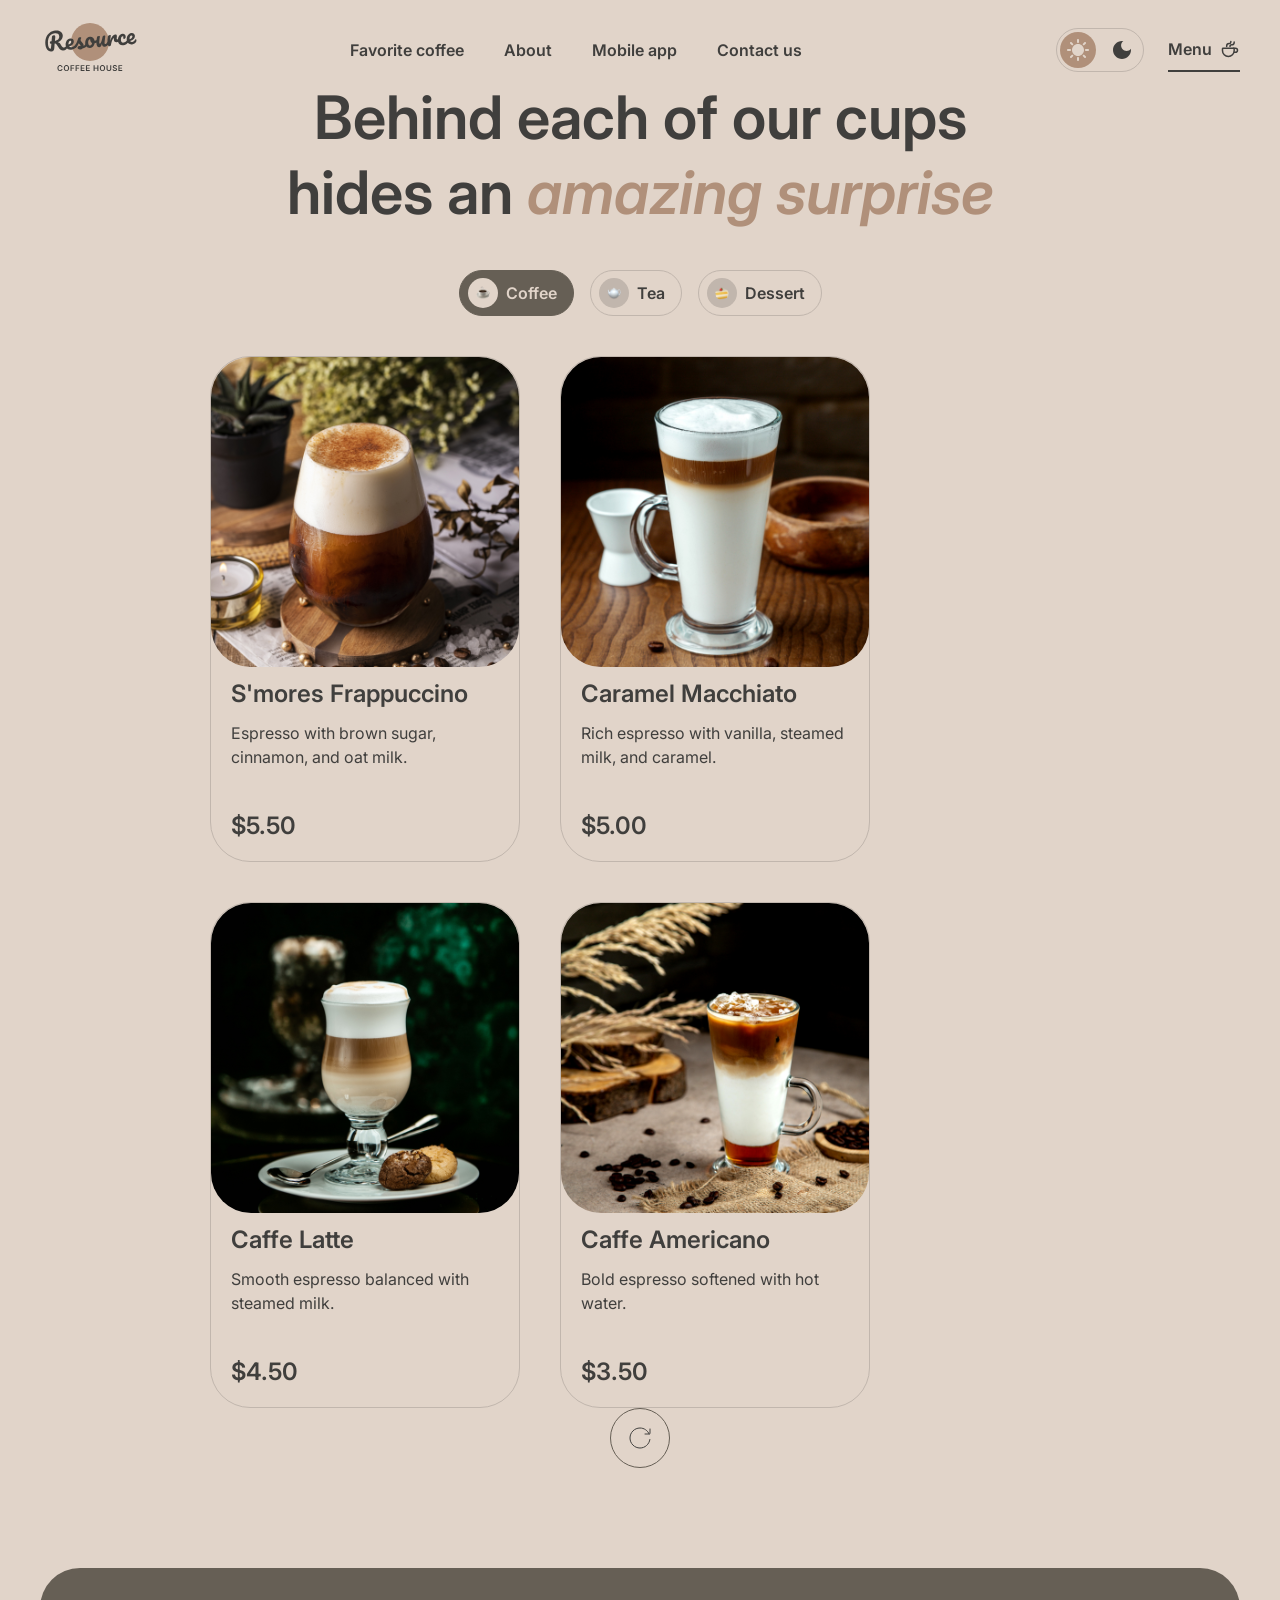
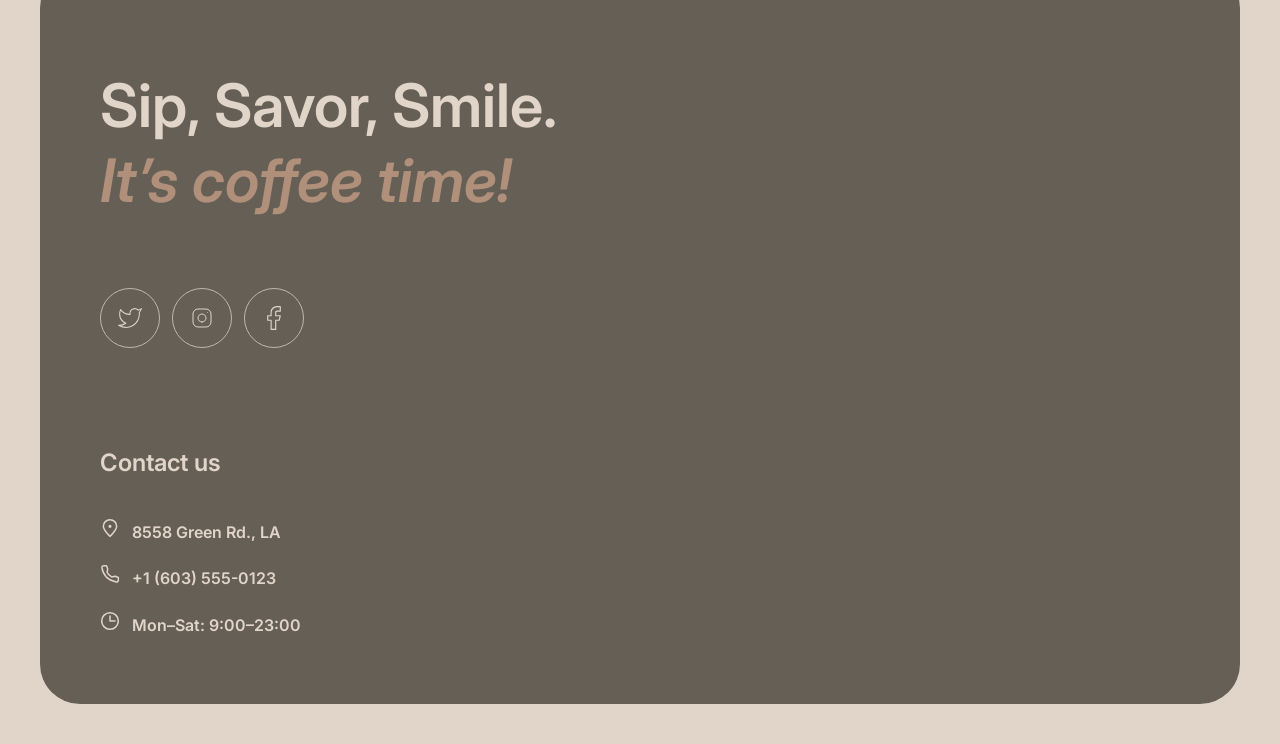
==== menu.html @ ea6950c1 "feat: update landing page" ====
<!DOCTYPE html>
<html lang='en'>

  <head>
    <meta charset='UTF-8'>
    <meta name="viewport" content="width=device-width, initial-scale=1.0">
    <title>Coffee House</title>
    <link rel="stylesheet" href="./css/modern-normalize.css">
    <link rel="stylesheet" href="./css/style.css">
    <link rel="icon" href="./assets/img/favicon.svg" type="image/x-icon">
    <script src="./js/scripts.js" defer></script>
  </head>
  <body>
    
    <!-- Header -->
    <header>
      <a href="index.html" class="head-logo">
        <img src="./assets/img/logo.svg" alt="Resource coffee house" id="logo">
      </a>

      <!-- Navigation -->
      <nav>
        <ul>
          <li>
            <a href="index.html#FavoriteCoffee">
              Favorite coffee
            </a>
          </li>
          <li>
            <a href="index.html#About">
              About
            </a>
          </li>
          <li>
            <a href="index.html#MobileApp">
              Mobile app
            </a>
          </li>
          <li>
            <a href="index.html#ContactUs">
              Contact us
            </a>
          </li>
        </ul>
      </nav>

      <!-- Header actions -->
      <div class="header-actions">

        <!-- Theme switcher -->
        <label class="theme-switcher" for="theme-toggle">
          <!-- Hidden checkbox that stores the state -->
          <input type="checkbox" id="theme-toggle">
          <!-- Visual slider -->
          <span class="slider">
            <!-- Slider knob -->
            <span class="knob"></span>
          </span>
        </label>   
    
        <!-- Menu link -->
        <a href="menu.html" class="head-coffee-menu disabled">
          Menu
          <span class="img"></span>
        </a>

        <!-- Burger button -->
        <button class="burger">
          <div class="bar1"></div>
          <div class="bar2"></div>
        </button>

      </div>

    </header>

    <!-- Main content -->
    <main>
      <div class="menu-container">
        
        <!-- Heading -->
        <h2>
          Behind each of our cups hides an 
          <span class="accent">
            amazing surprise
          </span>
        </h2>
        
        <!-- Category buttons -->
        <div>
          <button class="categories-button active">
            <img src="./assets/img/coffee-tab.png" alt="Coffee">
            Coffee
          </button>
          <button class="categories-button">
            <img src="./assets/img/tea-tab.png" alt="Tea">
            Tea
          </button>
          <button class="categories-button">
            <img src="./assets/img/dessert-tab.png" alt="Dessert">
            Dessert
          </button>
        </div>
        <h1 class="hide">menu</h1>
        <!-- Menu items -->
        <section id="catalog">
          <h2 class="hide">catalog</h2>
          
          <!-- Card template -->
          <template id="card-template">
            <article id="inner-article">
              <!-- Image -->
              <div><img src="" alt="" id="inner-card-img"></div>            
              <!-- Title -->
              <h3 id="inner-card-title"></h3>
              <!-- Description -->
              <span class="medium" id="inner-card-description"></span>
              <!-- Price -->
              <h3 id="inner-card-price"></h3>            
            </article>
          </template>
        </section>

        <button class="loadMore">
          <span></span>
        </button>

      </div>
    </main>

    <!-- Footer -->
    <footer id="ContactUs">
      <!-- Footer container -->
      <div class="footer-container">
        
        <!-- Footer offer -->
        <div class="footer-container-offer">
          <h2>
            Sip, Savor, Smile.
            <span class="accent">              
              It’s coffee time!              
            </span>
          </h2>
          
          <ul class="footer-container-offer-list">
            <li>
              <a href="https://twitter.com">
                <span class="footer-social-img twitter"></span>
              </a>
            </li>

            <li>
              <a href="https://instagram.com">
                <span class="footer-social-img instagram"></span>
              </a>
            </li>

            <li>
              <a href="https://facebook.com">
                <span class="footer-social-img facebook"></span>
              </a>
            </li>
            
          </ul>
        </div>

        <!-- Contact information -->
        <div class="footer-container-contacts-info">
          <h3>Contact us</h3>
          <div class="footer-container-contacts-info-contacts">
            
            <ul class="footer-contacts-list">

              <!-- Map -->
              <li>
                <a href="https://maps.app.goo.gl/DehpsBXX7xzd6ujC8" target="_blank">
                  <img src="./assets/img/map.svg" alt="Map" class="footer-contacts-img">
                  8558 Green Rd., LA
                </a>
              </li>

              <!-- Phone -->
              <li>
                <a href="tel:+16035550123">
                  <img src="./assets/img/phone.svg" alt="Phone" class="footer-contacts-img">
                  +1 (603) 555-0123
                </a>
              </li>

              <!-- Opening hours -->
              <li>
                <img src="./assets/img/clock.svg" alt="Clock" class="footer-contacts-img">
                Mon–Sat: 9:00–23:00
              </li>
            </ul>

          </div>
        </div>

      </div>
    </footer>
    
  </body>
</html>
---- css/style.css ----
@import url('https://fonts.googleapis.com/css2?family=Inter:wght@100;200;300;400;500;600;700;800;900&display=swap');

*{
    scroll-behavior: smooth;
    font-family: 'Inter', sans-serif;
    box-sizing: border-box;
    margin: 0;
    padding: 0;
    color: var(--PrimaryText);
}

:root{
    --PrimaryText: #403f3d;
    --InverseText: #e1d4c9;
    --AccentText: #b0907a;

    --PageBg: #e1d4c9;
    --ContainerBg: #665f55;
    --OverlayBg: #403f3dcc;

    --PrimaryBorder: #c1b6ad; 
    --InverseBorder: #665f55;
}

html[data-theme = "dark"] {
    --PrimaryText: #e1d4c9;
    --InverseText: #e1d4c9;
    --AccentText: #b0907a;

    --PageBg: #292826;
    --ContainerBg: #403f3d;
    --OverlayBg: #292826cc;

    --PrimaryBorder: #665f55; 
    --InverseBorder: #c1b6ad;    
}

html {
    margin: 0;
    padding: 0;
}

body {
    max-width: 1440px;
    width: 100%;
    margin: 0 auto;
    background: var(--PageBg);
}


h1 {
    font-size: 72px;
    font-weight: 600;
    line-height: 105%;
}

h2 {
    font-size: 60px;
    font-weight: 600;
    line-height: 125%;
}

.accent{
    font-style: italic;
}

h3 {
    font-size: 24px;
    font-weight: 600;
    line-height: 125%;    
}

.medium {
    font-size: 16px;
    font-weight: 400;
    line-height: 150%;
}

.caption {
    font-size: 10px;
    font-weight: 600;
    line-height: 140%;    
}

a, button {
    font-size: 16px;
    font-weight: 600;
    line-height: 150%;
}

a {
    color: var(--InverseText);
    text-decoration: none;
}

a:hover {
    border-bottom: 2px solid var(--PrimaryText);
}

button {
    background: none;
}

.burger{
    position: relative;
    padding: 0;
    width: 44px;
    height: 44px;
    border-radius: 100px;
    border: 1px solid var(--InverseBorder);
    background-color: transparent;
    cursor: pointer;
    flex-wrap: wrap;
}

.bar1, .bar2 {
    position: absolute;
    top: 50%;
    left: 50%;
    transform: translate(-50%, -50%); 
    width: 16px;
    height: 1.5px;
    background-color: var(--PrimaryText);
    transition: transform 0.4s ease, margin 0.4s ease;
}
.bar1 {
    margin-top: -4px;
}
.bar2 {
    margin-top: 4px;
}

.change .bar1 {
    margin-top: 0;
    transform: translate(-50%, -50%) rotate(-45deg);
}
.change .bar2 {
    margin-top: 0;
    transform: translate(-50%, -50%) rotate(45deg); 
}

.burger-link {
    font-size: 32px;
    font-weight: 600;
    line-height: 125%;    
}

.hide {
    display: none !important;
}

header {
    padding-inline: 40px;
    height: 60px;
    box-sizing: border-box;
    display: flex;
    align-items: center;
    justify-content: space-between;
    margin-top: 20px;

    a.head-logo:hover{
        border: 0;
    }

    nav {
        width: 100%;
        ul {
            margin: 0;
            padding: 0;
            list-style: none;
            display: flex;
            gap: 40px;
            justify-content: center;
            margin-right: 44px;

            a{
                color: var(--PrimaryText);
            }
        }
    }
    
    .header-actions {
        height: 44px;
        width: 184px;
        margin: 0;
        padding: 0;
        display: flex;
        justify-content: space-between;
        flex-shrink: 0;

        .theme-switcher input {
            opacity: 0;
            width: 0;
            height: 0;
        }
        
        .theme-switcher {
            position: relative;
            display: inline-block;
            width: 88px;
            height: 44px;
            cursor: pointer;
        }
    
        .slider {
            position: absolute;
            top: 0; left: 0; right: 0; bottom: 0;
            border-radius: 100px;
            transition: 0.4s;
            border: 1px solid var(--PrimaryBorder);
        }
    
        .slider::after {
            content: "";
            position: absolute;
            right: 10px; 
            top: 50%;
            transform: translateY(-50%);
            width: 22px;
            height: 22px;
            background-image: url('../assets/img/Moon.svg');
            background-repeat: no-repeat;
            background-position: center;
            z-index: 2;
        }
    
        .slider::before {
            content: "";
            position: absolute;
            left: 10px; 
            top: 50%;
            transform: translateY(-50%);
            width: 22px;
            height: 22px;
            background-image: url('../assets/img/Sun.svg');
            background-repeat: no-repeat;
            background-position: center;
            z-index: 2;
        }
    
        .slider .knob {
            position: absolute;
            height: 36px;
            width: 36px;
            top: 3px;
            left: 3px;
            border-radius: 100px;
            transition: 0.4s;
            background-color: var(--AccentText);
            z-index: 1;
        }
    
        .slider .knob::before {
            content: "";
            position: absolute;
            top: 0;
            width: 36px;
            height: 36px;
            border-radius: 100px;
            opacity: 0;
            transition: opacity 0.3s ease, transform 0.4s ease;
            left: 0;
            transform: translateX(44px); 
            background-color: var(--InverseBorder);
        }

        .theme-switcher:hover .slider .knob::before {
            opacity: 1;
        }

        .theme-switcher input:checked + .slider .knob::before {
            transform: translateX(-44px);
        }

        .theme-switcher input:checked + .slider .knob {
            transform: translateX(calc(88px - 26px*1.5 - 4px));
        }
    
        a {
            color: var(--PrimaryText);
            display: flex;
            align-items: center;
            /* margin-left: 24px; */
            
            span.img {
                margin: 0;
                padding: 0;
                width: 20px;
                height: 20px;
                -webkit-mask-image: url('../assets/img/coffee-cup.svg');
                mask-image: url('../assets/img/coffee-cup.svg');
                background-color: var(--PrimaryText);
                mask-size: contain;
                mask-repeat: no-repeat;
                margin-left: 8px;
            }
        }

        a.disabled {
            pointer-events: none;
            cursor: default;
            border-bottom: 2px solid var(--PrimaryText);
            padding: 0;
        }

        button {
            display: none;
        }
    }
}

main {
    padding-inline: 40px;

    /* hero */
    .hero {
        width: 100%;
        height: 644px;
        border-radius: 40px;
        margin: 0;
        padding: 100px 0 100px 100px;
        margin-top: 20px;
        background-image: url('../assets/img/img-hero.svg');
        background-position: center center;
        
        .hero-offer{
            margin: 0;
            width: 530px;
            height: 100%;
            display: flex;
            flex-wrap: wrap;
            align-content: space-between;
            
            h1 {
                color: var(--InverseText);
                margin: 0;
            }
    
            span.accent {
                color: var(--AccentText);
            }
            
            span.medium {
                color: var(--InverseText);
            }
    
            a {
                width: 200px;
                height: 64px;
                margin: 0;
                border-radius: 100px;
                color: var(--PrimaryText);
                display: flex;
                align-items: center;
                justify-content: center;
                background-color: var(--PageBg);

                span.img {
                    display: none;
                    margin: 0;
                    padding: 0;
                    width: 20px;
                    height: 20px;
                    background-color: var(--PrimaryText);
                    -webkit-mask-image: url('../assets/img/coffee-cup.svg');
                    mask-image: url('../assets/img/coffee-cup.svg');
                    background-color: var(--PrimaryText);
                    mask-size: contain;
                    mask-repeat: no-repeat;
                    margin-left: 8px;
                }
            }

            a:hover {
                text-decoration: none;
                border-bottom: 0;

                span.img{
                    display: block;
                }
            }
        }
    }
    
    .favorite-coffee {
        margin: 0;
        margin-top: 100px;
        padding: 0;
        display: grid;
        grid-template-columns: 60px 4fr 60px;
        justify-content: center;
        align-items: center;
        
        h2 {
            text-align: center;
            grid-column: 1/4;
        }

        span {
            color: var(--AccentText);
        }

        button{
            display: flex;
            align-items: center;
            justify-content: center;
            width: 60px;
            height: 60px;
            border-radius: 100px;
            border: 1px solid var(--InverseBorder);
            background-color: transparent;
            cursor: pointer;
            padding: 0;

            span {
                background-color: var(--PrimaryText);
                -webkit-mask-size: contain;
                mask-size: contain;
                -webkit-mask-repeat: no-repeat;
                mask-repeat: no-repeat;
                -webkit-mask-position: center;
                mask-position: center;
                margin: 0;
                padding: 0;
                width: 24px;
                height: 24px;
                display: block;
                -webkit-mask-image: url('../assets/img/arrow-right.svg');
                mask-image: url('../assets/img/arrow-right.svg');
            }
        }
        span.left-btn{
            transform: rotate(180deg);
        }

        button:hover {
            background-color: var(--ContainerBg);
            span{
                background-color: var(--InverseText);
            }
        }
                
        .favorite-coffee-slidebar {
            display: flex;
            height: 640px;
            flex-grow: 1;
            margin: 40px 0 0 0;
            padding: 0;
            justify-content: center;

            span {
                color: var(--PrimaryText);
            }

            .favorite-coffee-card{
                width: 480px;
                height: 100%;
                margin: 0;
                padding: 0;
                display: flex;
                flex-wrap: wrap;
                align-content: space-between;
                justify-content: center;


                img {
                    margin: 0;
                    padding: 0;
                }

                h3 {
                    margin: 0;
                    padding: 0;
                }

                span {
                    text-align: center;
                }
            }
        }

        .favorite-coffee-indicator {
            display: flex;
            flex-direction: row;
            grid-column: 2 / 3;
            gap: 12px;
            justify-content: center;
            align-content: center;
            margin-top: 40px;

            button, .slider-indicator {
                width: 40px;
                height: 1px;
                background-color: var(--PrimaryBorder);
                border-color: var(--PrimaryBorder);
                cursor: pointer;
            }

            button, .slider-indicator.active {
                background-color: var(--InverseBorder);
                border-color: var(--InverseBorder);
            }
        }
    }

    .about {
        margin: 0;
        padding: 0;
        margin-top: 100px;

        h2{
            letter-spacing: -0.02em;
        }

        span {
            color: var(--AccentText);
        }
        
        .about-images {
            display: grid;
            grid-template-columns: 1fr 1fr;
            grid-template-rows: 430px 160px 430px;
            gap: 40px;
            margin-top: 40px;
            max-height: 100%;
            
            .about-img {
                border-radius: 20px;
                width: 100%;
                height: 100%;
                overflow: hidden;
                object-fit: cover;
            }
        }

        .about-images .about-img:nth-child(1) {
            grid-row: 1 / 3;
            height: 100%;
            object-fit: cover;
        }        
        
        .about-images .about-img:nth-child(4) {
            grid-row: 2 / 4;
            height: 100%;
            object-fit: cover;
        }     
    }

    .mobile-app {
        margin-top: 100px;
        display: flex;
        justify-content: space-between;

        img {
            margin: 0;
            padding: 0;
            width: 100%;
            max-width: 630px;
        }
        
        .mobile-app-offer{
            padding: 0;
            margin: 0;
            width: 630px;
            align-content: center;
            margin: 144px 0px 144px 0px;
            height: 342px;
            
            .accent {
                color: var(--AccentText);
            }

            .mobile-app-offer-list{
                display: flex;
                flex-wrap: wrap;
                align-content: space-between;
                height: 100%;
                list-style: none;
                padding: 0;
                margin: 0;
                
                h2 {
                    margin: 0;
                }
            }

            li {
                display: flex;
                flex-wrap: nowrap;
                margin: 0;
                padding: 0;
                
                .mobile-app-buttons{
                    justify-content: space-between;
                    width: 420px;
                    display: flex;
                    margin: 0;
                    padding: 0;
                }

                a {
                    border: 1px solid var(--InverseBorder);
                    width: 200px;
                    height: 64px;
                    margin: 0;
                    border-radius: 100px;
                    color: var(--PrimaryText);
                    display: flex;
                    align-items: center;
                    justify-content: flex-start;
                    padding-left: 20px;
                    align-content: space-between;
                }

                a:hover {
                    text-decoration: none;
                    background-color: var(--ContainerBg);
                    span {
                        color: var(--InverseText);
                    }
                    span.img {
                        background-color: var(--InverseText);
                    }
                }
    
                span.img {
                    width: 36px;
                    height: 36px;
                    margin: 0;
                    padding: 0;
                    margin-right: 8px;
                    background-color: var(--PrimaryText);
                    mask-size: contain;
                    mask-repeat: no-repeat;
                }


                span.Apple{
                    -webkit-mask-image: url('../assets/img/apple-store-icon.svg');
                    mask-image: url('../assets/img/apple-store-icon.svg');
                }

                span.Google{
                    -webkit-mask-image: url('../assets/img/google-play-icon.svg');
                    mask-image: url('../assets/img/google-play-icon.svg');
                }
    
                .mobile-app-button {
                    display: flex;
                    flex-direction: column;
                    
                    span{
                        width: 100%;
                        text-align: left;
                        margin: 0;
                        padding: 0;
                        display: block;
                    }
                }
            }     
        }
    }

    .menu-container{

        h2 {
            margin: 0 auto 0;
            text-align: center;
            width: 100%;
            max-width: 800px;

            span {
                color: var(--AccentText);
            }
        }

        div {
            display: flex;
            justify-content: center;
            gap: 16px;
            margin-top: 40px;

            button {
                border: 1px solid var(--PrimaryBorder);
                border-radius: 100px;
                height: 46px;
                padding: 8px 16px 8px 8px;
                display: flex;
                cursor: pointer;
                align-items: center;
                transition: 400ms ease-out;

                img {
                    background-color: var(--PrimaryBorder);
                    border-radius: 100px;
                    margin-right: 8px;
                    padding: 8px;
                    width: 30px;
                    height: 30px;
                }
            }

            button.active, button:hover {
                border: 1px solid var(--ContainerBg);
                background-color: var(--ContainerBg);
                color: var(--InverseText);

                img {
                    background-color: var(--PageBg);
                }
            }
        }

        section {
            width: 100%;
            display: flex;
            flex-wrap: wrap;
            justify-content: space-between;
            margin-top: 40px;
            gap: 40px;

            article {
                /* border: 1px solid blue;  */
                border: 1px solid var(--PrimaryBorder);
                width: 310px;
                height: 506px;
                border-radius: 40px;
                display: flex;
                flex-wrap: wrap;
                align-content: space-between;
                justify-content: space-between;
                flex-direction: column;
                gap: 12px;
                padding-bottom: 20px;
                cursor: pointer;

                div {
                    width: 100%;
                    max-width: 310px;
                    max-height: 310px; 
                    overflow: hidden;
                    border-radius: 40px;
                    margin: 0;
                    padding: 0;
                }

                h3 {
                    width: 100%;
                    padding: 0 20px;
                }

                span {
                    width: 100%;
                    padding: 0 20px;
                    flex-grow: 1;
                }
            }
        }

        .loadMore{
            display: none;
            /* display: flex; */
            width: 60px;
            height: 60px;
            border-radius: 100px;
            margin: 0 auto 100px;
            border: 1px solid var(--InverseBorder);
            background-color: transparent;
            cursor: pointer;
            padding: 0;
            align-items: center;
            justify-content: center;

            span {
                background-color: var(--PrimaryText);
                -webkit-mask-size: contain;
                mask-size: contain;
                -webkit-mask-repeat: no-repeat;
                mask-repeat: no-repeat;
                -webkit-mask-position: center;
                mask-position: center;
                margin: 0;
                padding: 0;
                width: 24px;
                height: 24px;
                display: block;
                -webkit-mask-image: url('../assets/img/refresh.svg');
                mask-image: url('../assets/img/refresh.svg');
            }
        }

        .loadMore:hover {
            background-color: var(--ContainerBg);
            span {
                background-color: var(--InverseText);
            }
        }
    }    
}

footer {
    height: 450px;
    padding-inline: 40px;
    margin-bottom: 40px;
    margin-top: 100px;
    
    
    h3 {
        margin: 0;
        padding: 0;
    }
    
    .footer-container{
        background-color: var(--ContainerBg);
        height: 100%;
        width: 100%;
        border-radius: 40px;
        display: flex;        
        
        .footer-container-offer{
            width: 100%;
            max-width: 530px;
            flex-grow: 1;
            margin: 100px 50px 100px 100px;            
            display: flex;
            flex-direction: column;
            justify-content: space-between;

            h2 {
                margin: 0;
                padding: 0;
                color: var(--InverseText);
            }
            
            span{
                color: var(--AccentText);
            }

            .footer-container-offer-list {
                list-style: none;
                margin: 0;
                padding: 0;
                display: flex;
                width: 204px;
                justify-content: space-between;
            }
            
            .footer-container-offer-list li{
                margin: 0;
                padding: 0;
                width: 60px;
                height: 60px;
                border-radius: 100px;
                border: 1px solid var(--PrimaryBorder);
                display: flex;
                align-items: center;
                justify-content: center;                
            }
            
            .footer-social-img {                        
                width: 24px;
                height: 24px;
                margin: 0;
                padding: 0;
                display: block;
                background-color: var(--InverseText);
                -webkit-mask-size: contain;
                mask-size: contain;
                -webkit-mask-repeat: no-repeat;
                mask-repeat: no-repeat;
                -webkit-mask-position: center;
                mask-position: center;
            }
            
            span.twitter{
                -webkit-mask-image: url('../assets/img/twitter.svg');
                mask-image: url('../assets/img/twitter.svg');
            }

            span.instagram{
                -webkit-mask-image: url('../assets/img/instagram.svg');
                mask-image: url('../assets/img/instagram.svg');
            }

            span.facebook{
                -webkit-mask-image: url('../assets/img/facebook.svg');
                mask-image: url('../assets/img/facebook.svg');
            }

            .footer-container-offer-list li:hover{
                background-color: var(--PageBg);
                a{
                    text-decoration: none;
                    border-bottom: 0;
                    .footer-social-img{
                        background-color: var(--PrimaryText);
                    }
                }
            }
        }
        
        .footer-container-contacts-info{            
            width: 100%;
            margin: 132px 100px 132px 50px;

            h3{
                color: var(--InverseText);
            }
            
            .footer-container-contacts-info-contacts{
                height: 116px;
                width: 100%;
                margin-top: 40px;     
                
                .footer-contacts-list{
                    margin: 0;
                    padding: 0;
                    height: 100%;
                    list-style: none;
                    flex-direction: column;
                    justify-content: space-between;
                    display: flex;
                }

                .footer-contacts-list li{
                    margin: 0;
                    padding: 0;
                    font-weight: 600;
                    color: var(--InverseText);
                }
                
                .footer-contacts-img{                    
                    margin: 0 8px 0 0;
                }

                a:hover{
                    text-decoration: none;
                    border-bottom: 2px solid var(--InverseText);
                }
            }
        }
    }
}

/* 1439 - 768px */
@media screen and (max-width:1439px) and (min-width: 380px) {
    main {
        padding-inline: 40px;

        /* hero */
        .hero {
            padding: 100px 0 100px 60px;
        }

        .about {
            margin-top: 100px;

            h2{
                letter-spacing: 0.0em;
            }
            
            .about-images {
                grid-template-columns: 1fr;
                grid-template-rows: auto auto;
                max-width: 100%;
            }

            .about-images .about-img:nth-child(1) {
                grid-row: unset;
            }

            .about-images .about-img:nth-child(2) {
                display: none;
            }

            .about-images .about-img:nth-child(3) {
                display: none;
            }        
            
            .about-images .about-img:nth-child(4) {
                grid-row: unset;
            }     
        }

        .mobile-app {
            flex-wrap: wrap;
            justify-content: center;
            margin-bottom: 100px;
        
            .mobile-app-offer{
                margin: 0px 0 100px 0;            
            }
        }

         .menu-container{
            justify-items: center;

            section {
                max-width: 1000px;
                justify-content: center;
                flex-wrap: wrap;     
            }

            .loadMore{
                display: flex;
            }
        }  
    }

    footer {
        height: 736px;
                
        .footer-container{
            gap: 100px;
            flex-wrap: wrap;
            
            .footer-container-offer{
                margin: 100px 60px 0px 60px;
            }
            
            .footer-container-contacts-info{
                margin: 00px 60px 00px 60px;
            }
        }
    }    
}

@media screen and (max-width:768px) {
    header {       
        .header-actions {
            width: 172px;
        
            .burger{
                display: block;
            }

            a {
                display: none;
            }
        }
    }

    nav {
        display: none;
    }

    main {
        /* hero */
        .hero {   
            padding: 100px 0 100px 60px;
                     
            .hero-offer{        
                a {
                    span.img {
                        display: block;
                    }
                }
            }
        }
    }    
}

@media screen and (max-width: 767px) and (min-width: 380px){
    h1 {
    font-size: 42px;
    }

    h2 {
    font-size: 32px;
    }

    header {
        padding-inline: 16px;
    }
    
    main {
        padding-inline: 16px;

        .hero {
            padding: 60px 16px 60px 16px;
            height: 552px;
            
            .hero-offer{
                width: 100%;
            }
        }

        .favorite-coffee {
            display: flex;
            flex-direction: column;
            
            button{
                display: none;
            }

            .favorite-coffee-slidebar {
                height: 532px;

                .favorite-coffee-card{
                    width: 100%;
                    max-width: 480px;
                    /* height: 100%; */
                    /* margin: 0; */
                    /* padding: 0; */
                    /* display: flex; */
                    /* flex-wrap: wrap; */
                    /* align-content: space-between; */
                    /* justify-content: center; */

                    img {
                        width: 348px;
                        /* margin: 0; */
                        /* padding: 0; */
                    }

                }
            }

            .favorite-coffee-indicator {
                button, .slider-indicator {
                    display: block;
                }
            }
        }

        .about {
            .about-images .about-img:nth-child(1) {
                height: 590px;
            }
                    
            .about-images .about-img:nth-child(4) {
                height: 590px;
            }     
        }

        .mobile-app {
            flex-wrap: wrap;
            justify-content: center;
            margin-bottom: 100px;
        
            .mobile-app-offer{
                width: 100%;
                height: 380px;

                li {
                    .mobile-app-buttons {
                        flex-wrap: wrap;
                        width: 100%;
                        gap: 20px;
                    }
                }
            }
        }
    }

    footer {
        padding-inline: 16px;
        height: 526px;

        .footer-container  {
            gap: 40px;

            .footer-container-offer{
                margin: 60px 16px 0 16px
            }

            .footer-container-contacts-info {
                margin: 0px 16px 60px 16px;
            }
        }
    }  
}
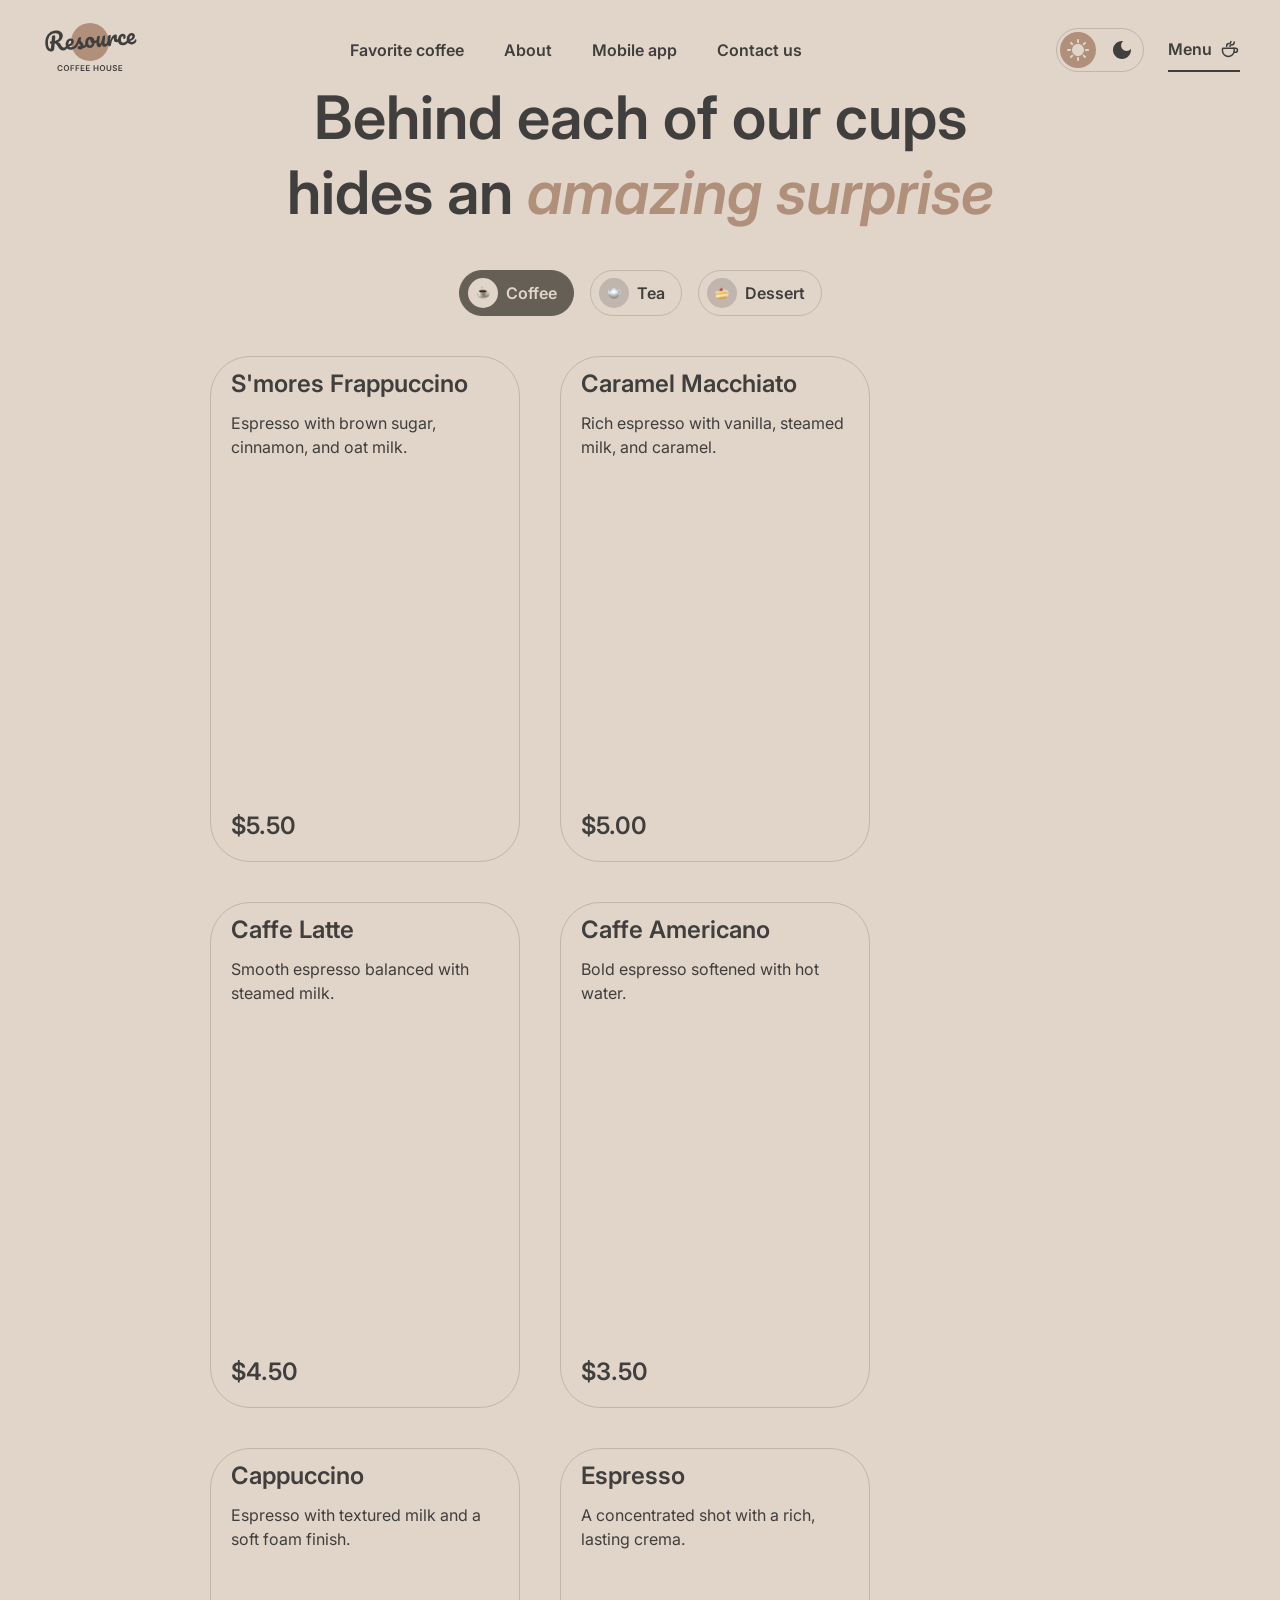
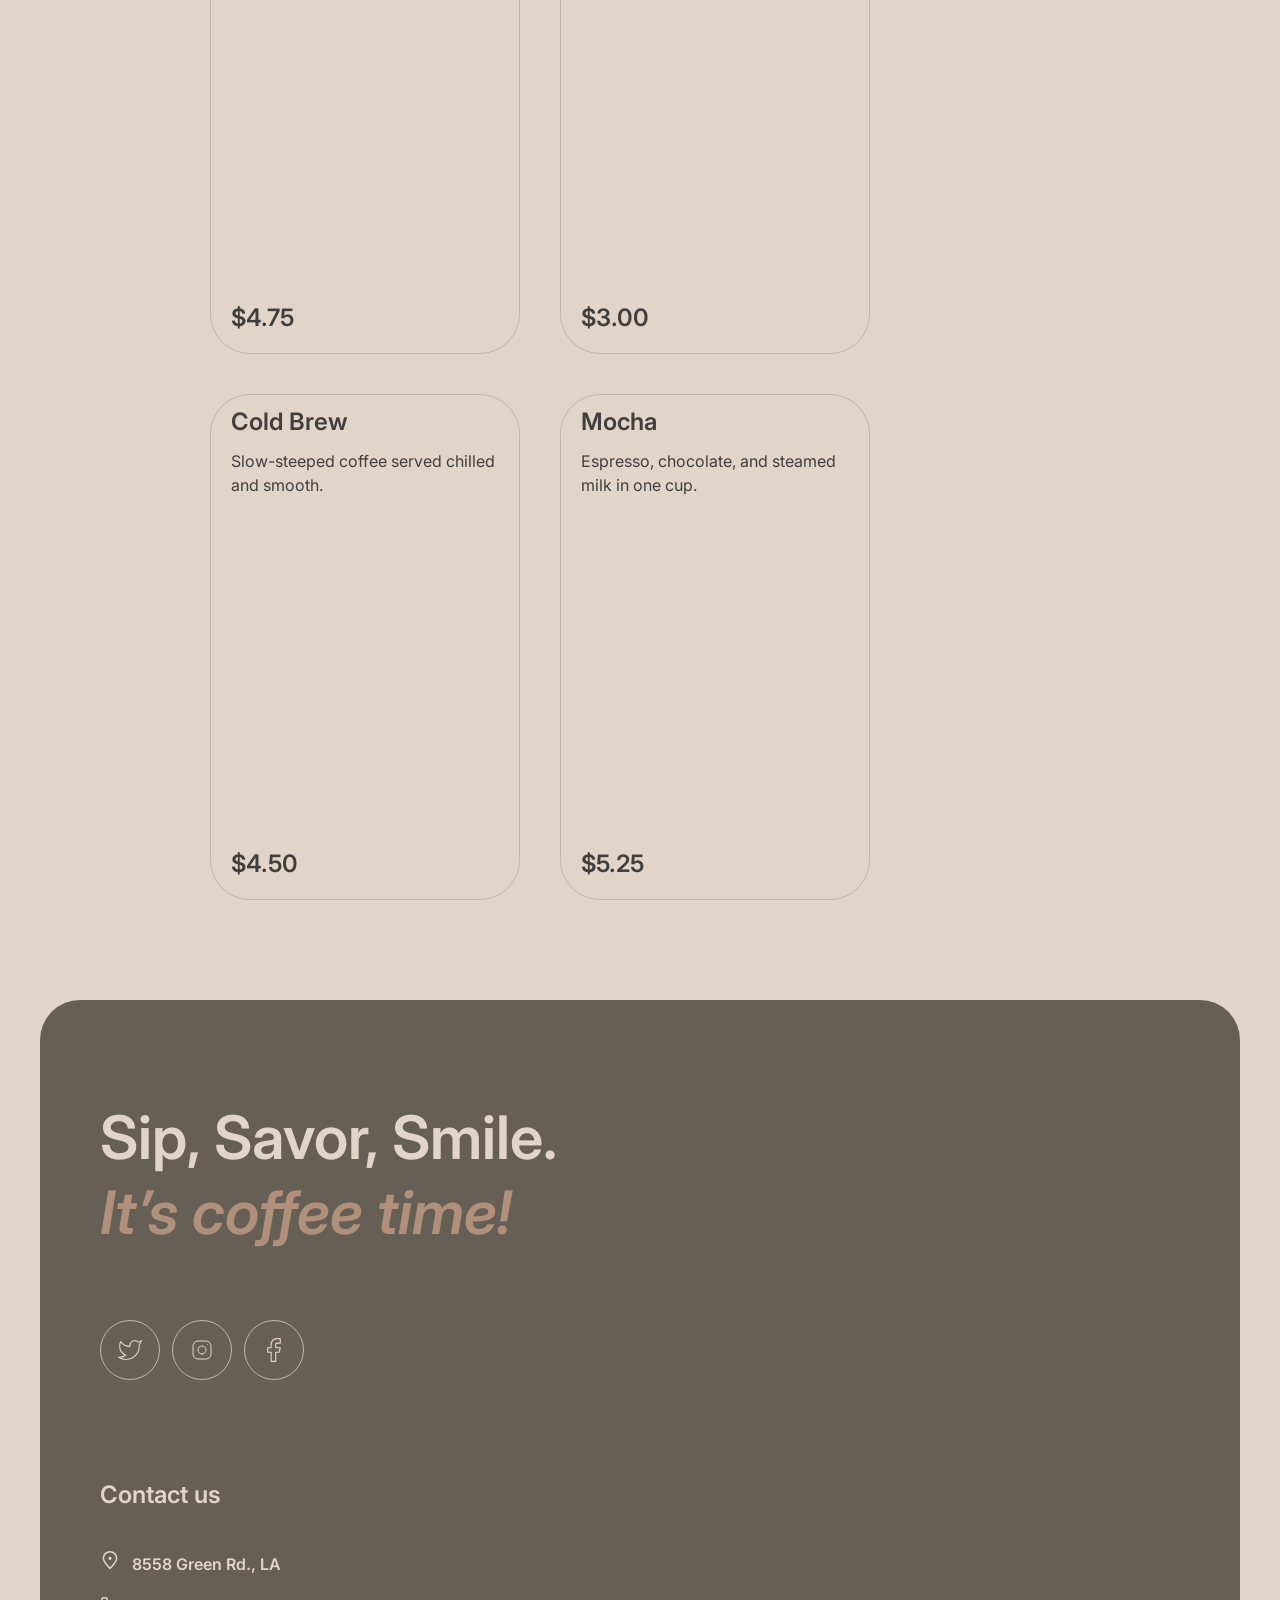
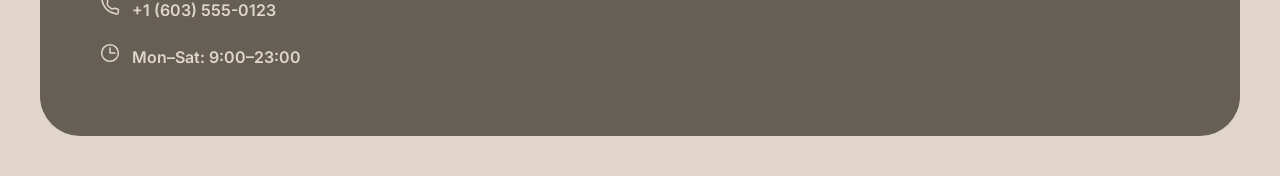
==== commit d014e8f0: "feat: implement landing page part 2" ====
--- a/menu.html
+++ b/menu.html
@@ -108,18 +108,40 @@
           
           <!-- Card template -->
           <template id="card-template">
-            <article id="inner-article">
+            <article>
               <!-- Image -->
-              <div><img src="" alt="" id="inner-card-img"></div>            
+              <div><img src="" alt=""></div>
               <!-- Title -->
-              <h3 id="inner-card-title"></h3>
+              <h3></h3>
               <!-- Description -->
-              <span class="medium" id="inner-card-description"></span>
+              <span class="medium"></span>
               <!-- Price -->
-              <h3 id="inner-card-price"></h3>            
+              <h3></h3>
             </article>
           </template>
+
+          <div id="cards-container"></div>
         </section>
+
+        <div class="modal-overlay" id="product-modal" hidden aria-hidden="true">
+          <div class="modal-content" role="dialog" aria-modal="true" aria-labelledby="modal-title">
+            <button class="modal-close" type="button" aria-label="Close modal">×</button>
+            <img class="modal-image" id="modal-image" alt="">
+            <div class="modal-info">
+              <h2 id="modal-title"></h2>
+              <p class="medium" id="modal-description"></p>
+              <div class="modal-option-group" id="modal-sizes-group" hidden>
+                <h3>Size</h3>
+                <div class="modal-options" id="modal-sizes"></div>
+              </div>
+              <div class="modal-option-group" id="modal-toppings-group" hidden>
+                <h3>Additives</h3>
+                <div class="modal-options" id="modal-toppings"></div>
+              </div>
+              <h3 id="modal-price"></h3>
+            </div>
+          </div>
+        </div>
 
         <button class="loadMore">
           <span></span>
--- a/css/style.css
+++ b/css/style.css
@@ -45,6 +45,10 @@
     width: 100%;
     margin: 0 auto;
     background: var(--PageBg);
+}
+
+body.mobile-menu-open {
+    overflow: hidden;
 }
 
 
@@ -461,6 +465,12 @@
                 flex-wrap: wrap;
                 align-content: space-between;
                 justify-content: center;
+                transition: opacity 0.25s ease, transform 0.5s ease;
+
+                &.is-changing {
+                    opacity: 0;
+                    transform: translateX(20px);
+                }
 
 
                 img {
@@ -718,6 +728,10 @@
             justify-content: space-between;
             margin-top: 40px;
             gap: 40px;
+
+            #cards-container {
+                display: contents;
+            }
 
             article {
                 /* border: 1px solid blue;  */
@@ -798,6 +812,113 @@
     }    
 }
 
+body.modal-open {
+    overflow: hidden;
+}
+
+.modal-overlay {
+    position: fixed;
+    inset: 0;
+    z-index: 10;
+    display: flex;
+    align-items: center;
+    justify-content: center;
+    padding: 16px;
+    background-color: var(--OverlayBg);
+}
+
+.modal-overlay[hidden] {
+    display: none;
+}
+
+.modal-content {
+    position: relative;
+    display: flex;
+    gap: 40px;
+    width: min(800px, 100%);
+    max-height: calc(100vh - 32px);
+    overflow-y: auto;
+    padding: 40px;
+    border-radius: 40px;
+    background-color: var(--PageBg);
+}
+
+.modal-close {
+    position: absolute;
+    top: 16px;
+    right: 16px;
+    width: 44px;
+    height: 44px;
+    border: 1px solid var(--InverseBorder);
+    border-radius: 100px;
+    color: var(--PrimaryText);
+    cursor: pointer;
+}
+
+.modal-image {
+    width: 310px;
+    height: 310px;
+    border-radius: 20px;
+    object-fit: cover;
+}
+
+.modal-info {
+    display: flex;
+    flex: 1;
+    flex-direction: column;
+    gap: 20px;
+    padding-top: 20px;
+}
+
+.modal-option-group {
+    display: flex;
+    flex-direction: column;
+    gap: 12px;
+}
+
+.modal-options {
+    display: flex;
+    flex-wrap: wrap;
+    gap: 8px;
+}
+
+.modal-option {
+    min-height: 40px;
+    padding: 8px 16px;
+    border: 1px solid var(--PrimaryBorder);
+    border-radius: 100px;
+    color: var(--PrimaryText);
+    cursor: pointer;
+}
+
+.modal-option.selected,
+.modal-option:hover {
+    border-color: var(--ContainerBg);
+    background-color: var(--ContainerBg);
+    color: var(--InverseText);
+}
+
+@media screen and (max-width: 767px) and (min-width: 380px) {
+    main .menu-container .modal-overlay {
+        align-items: flex-start;
+        margin-top: 0;
+    }
+
+    main .menu-container .modal-overlay .modal-content {
+        flex-direction: column;
+        gap: 20px;
+        height: calc(100vh - 32px);
+        max-height: calc(100vh - 32px);
+        margin-top: 0;
+        padding: 24px;
+    }
+
+    .modal-image {
+        width: 100%;
+        height: auto;
+    }
+}
+
 footer {
     height: 450px;
     padding-inline: 40px;
@@ -1026,6 +1147,28 @@
 }
 
 @media screen and (max-width:768px) {
+    header nav.menu-open {
+        position: fixed;
+        top: 100px;
+        right: 0;
+        bottom: 0;
+        left: 0;
+        z-index: 9;
+        display: block;
+        width: 100%;
+        padding: 60px 16px;
+        background-color: var(--PageBg);
+        overflow-y: auto;
+
+        ul {
+            display: flex;
+            flex-direction: column;
+            gap: 40px;
+            align-items: center;
+            margin: 0;
+        }
+    }
+
     header {       
         .header-actions {
             width: 172px;
@@ -1089,8 +1232,8 @@
             display: flex;
             flex-direction: column;
             
-            button{
-                display: none;
+            > button{
+                display: flex;
             }
 
             .favorite-coffee-slidebar {
